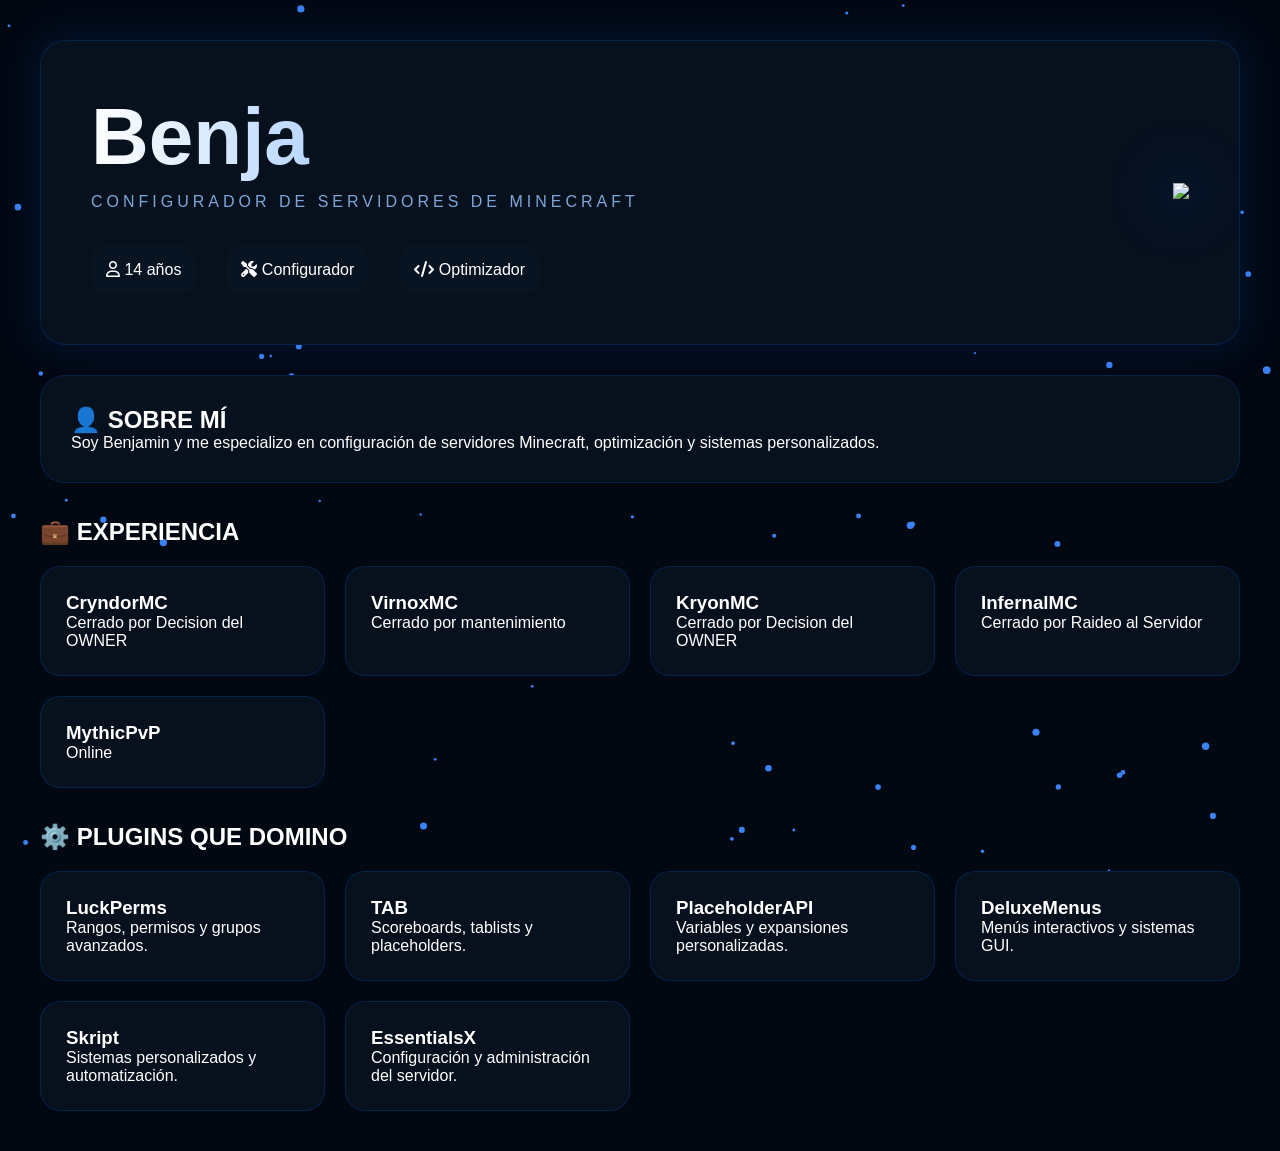
==== index.html @ 42e7a403 "Update index.html" ====
<!DOCTYPE html>
<html lang="es">
<head>
<meta charset="UTF-8">
<meta name="viewport" content="width=device-width,initial-scale=1">
<title>Benja Portfolio</title>

<link rel="stylesheet" href="style.css">

<link rel="stylesheet"
href="https://cdnjs.cloudflare.com/ajax/libs/font-awesome/6.5.2/css/all.min.css">
</head>

<body>

<div class="container">

<div class="hero">

<div class="left">
<h1>Benja</h1>
<p>CONFIGURADOR DE SERVIDORES DE MINECRAFT</p>

<div class="stats">
<div><i class="fa-regular fa-user"></i> 14 años</div>
<div><i class="fa-solid fa-screwdriver-wrench"></i> Configurador</div>
<div><i class="fa-solid fa-code"></i> Optimizador</div>
</div>

</div>

<div class="right">
<img src="https://mc-heads.net/head/HijoDeSloksy/250">
</div>

</div>

<div class="box">

<h2>👤 SOBRE MÍ</h2>

<p>
Soy Benjamin y me especializo en configuración
de servidores Minecraft, optimización y sistemas personalizados.
</p>

</div>

<h2 class="title">💼 EXPERIENCIA</h2>

<div class="cards">

<div class="card">
<h3>CryndorMC</h3>
<p>Cerrado por Decision del OWNER</p>
</div>

<div class="card">
<h3>VirnoxMC</h3>
<p>Cerrado por mantenimiento</p>
</div>

<div class="card">
<h3>KryonMC</h3>
<p>Cerrado por Decision del OWNER</p>
</div>

<div class="card">
<h3>InfernalMC</h3>
<p>Cerrado por Raideo al Servidor</p>
</div>
    
<div class="card">
<h3>MythicPvP</h3>
<p>Online</p>
</div>

</div>

</div>
    <canvas id="particles"></canvas>
<script src="script.js"></script>

</body>
    
</html>
<h2 class="title">⚙️ PLUGINS QUE DOMINO</h2>

<div class="cards">

<div class="card">
    <h3>LuckPerms</h3>
    <p>Rangos, permisos y grupos avanzados.</p>
</div>

<div class="card">
    <h3>TAB</h3>
    <p>Scoreboards, tablists y placeholders.</p>
</div>

<div class="card">
    <h3>PlaceholderAPI</h3>
    <p>Variables y expansiones personalizadas.</p>
</div>

<div class="card">
    <h3>DeluxeMenus</h3>
    <p>Menús interactivos y sistemas GUI.</p>
</div>

<div class="card">
    <h3>Skript</h3>
    <p>Sistemas personalizados y automatización.</p>
</div>

<div class="card">
    <h3>EssentialsX</h3>
    <p>Configuración y administración del servidor.</p>
</div>

</div>
---- style.css ----
*{
margin:0;
padding:0;
box-sizing:border-box;
}

body{
background:#020812;
font-family:Arial;
color:white;
padding:40px;
}

.container{
max-width:1400px;
margin:auto;
}

.hero{
display:flex;
justify-content:space-between;
align-items:center;

background:#07101d;

padding:50px;

border-radius:25px;

border:1px solid rgba(0,100,255,.2);

box-shadow:
0 0 50px rgba(0,110,255,.15);
}

h1{

font-size:80px;

background:linear-gradient(
90deg,
white,
#4f9cff
);

-webkit-background-clip:text;
-webkit-text-fill-color:transparent;

}

.hero p{
color:#7fa6d8;
letter-spacing:4px;
margin-top:10px;
}

.stats{

display:flex;
gap:30px;
margin-top:35px;

}

.stats div{

padding:15px;

background:#091423;

border-radius:15px;

}

.right img{

width:250px;

filter:drop-shadow(
0 0 30px #0066ff
);

}

.box{

margin-top:30px;

padding:30px;

background:#07101d;

border-radius:25px;

border:1px solid rgba(0,100,255,.2);

}

.title{
margin-top:35px;
margin-bottom:20px;
}

.cards{

display:grid;

grid-template-columns:
repeat(4,1fr);

gap:20px;

}

.card{

background:#07101d;

padding:25px;

border-radius:20px;

transition:.4s;

border:1px solid rgba(0,100,255,.2);

}

.card:hover{

transform:translateY(-8px);

box-shadow:
0 0 30px rgba(0,110,255,.4);

}
box-shadow:
0 0 50px rgba(0,110,255,.15);
}
*{
margin:0;
padding:0;
box-sizing:border-box;
}

body{
background:#020812;
font-family:Arial;
color:white;
padding:40px;
}

.container{
max-width:1400px;
margin:auto;
}

.hero{
display:flex;
justify-content:space-between;
align-items:center;

background:#07101d;

padding:50px;

border-radius:25px;

border:1px solid rgba(0,100,255,.2);

box-shadow:
0 0 50px rgba(0,110,255,.15);
}

h1{

font-size:80px;

background:linear-gradient(
90deg,
white,
#4f9cff
);

-webkit-background-clip:text;
-webkit-text-fill-color:transparent;

}

.hero p{
color:#7fa6d8;
letter-spacing:4px;
margin-top:10px;
}

.stats{

display:flex;
gap:30px;
margin-top:35px;

}

.stats div{

padding:15px;

background:#091423;

border-radius:15px;

}

.right img{

width:250px;

filter:drop-shadow(
0 0 30px #0066ff
);

}

.box{

margin-top:30px;

padding:30px;

background:#07101d;

border-radius:25px;

border:1px solid rgba(0,100,255,.2);

}

.title{
margin-top:35px;
margin-bottom:20px;
}

.cards{

display:grid;

grid-template-columns:
repeat(4,1fr);

gap:20px;

}

.card{

background:#07101d;

padding:25px;

border-radius:20px;

transition:.4s;

border:1px solid rgba(0,100,255,.2);

}

.card:hover{

transform:translateY(-8px);

box-shadow:
0 0 30px rgba(0,110,255,.4);

}
#particles{
    position: fixed;
    top: 0;
    left: 0;
    width: 100%;
    height: 100%;
    z-index: -1;
}

.banner img{
    width: 100%;
    height: 250px;
    object-fit: cover;
    border-radius: 20px;
    margin-bottom: 30px;
}
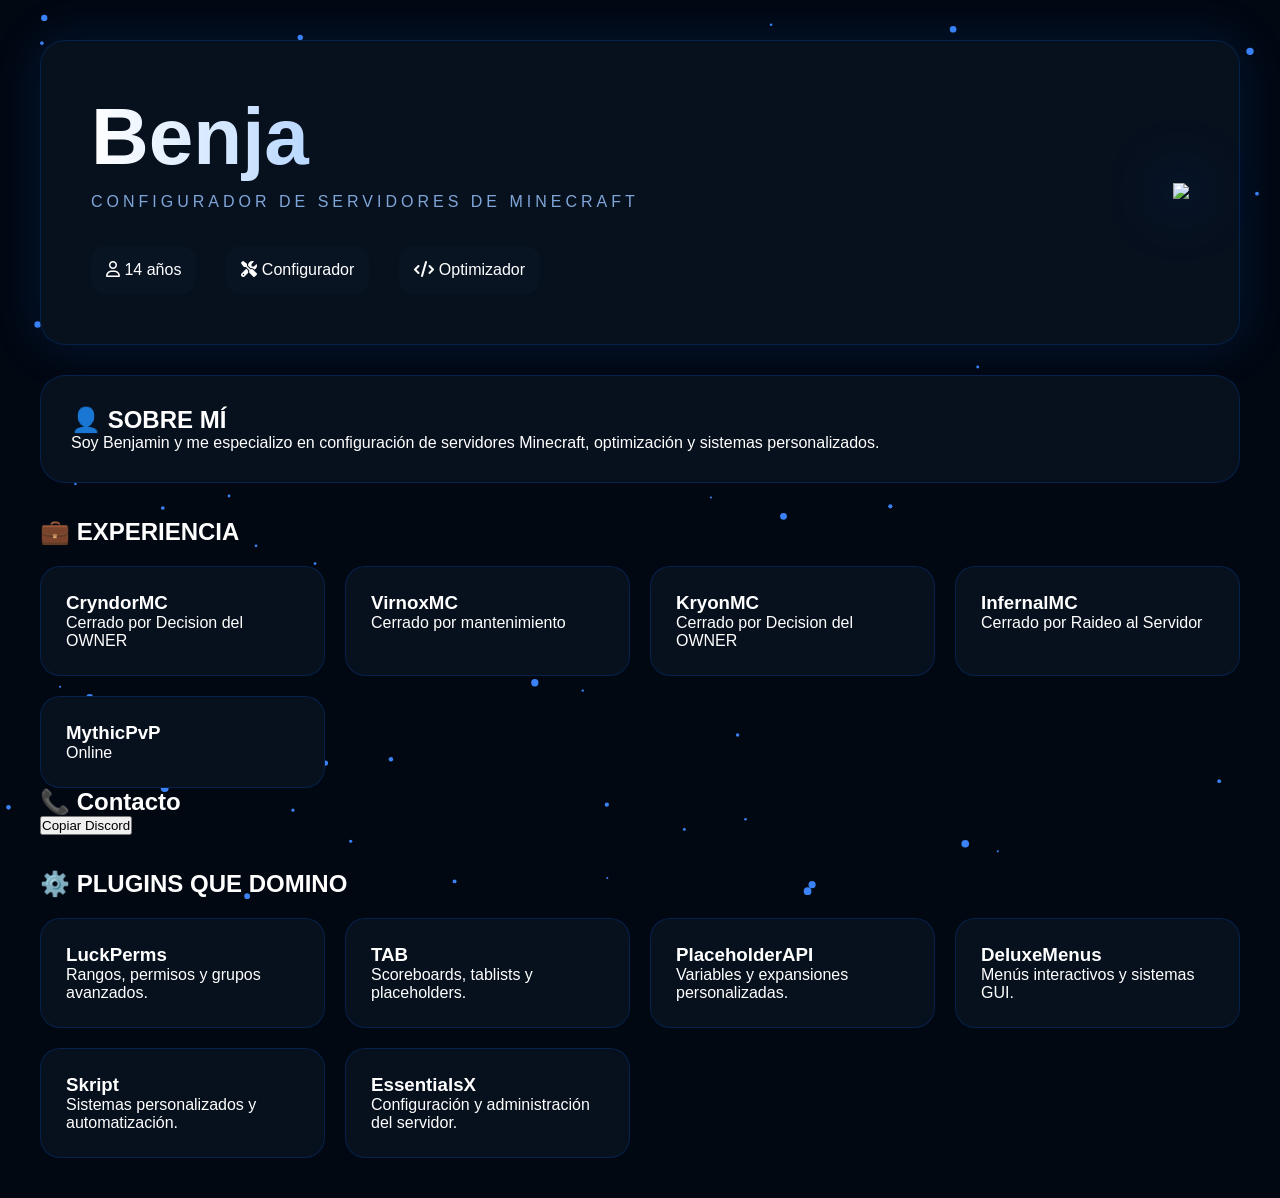
==== commit a54664de: "Update index.html" ====
--- a/index.html
+++ b/index.html
@@ -78,6 +78,13 @@
 </div>
 
 </div>
+<div class="contacto">
+    <h2>📞 Contacto</h2>
+    <button onclick="CopiarDiscord()">
+        Copiar Discord
+    </button>
+    <p id="mensaje"></p>
+</div>
     <canvas id="particles"></canvas>
 <script src="script.js"></script>
 
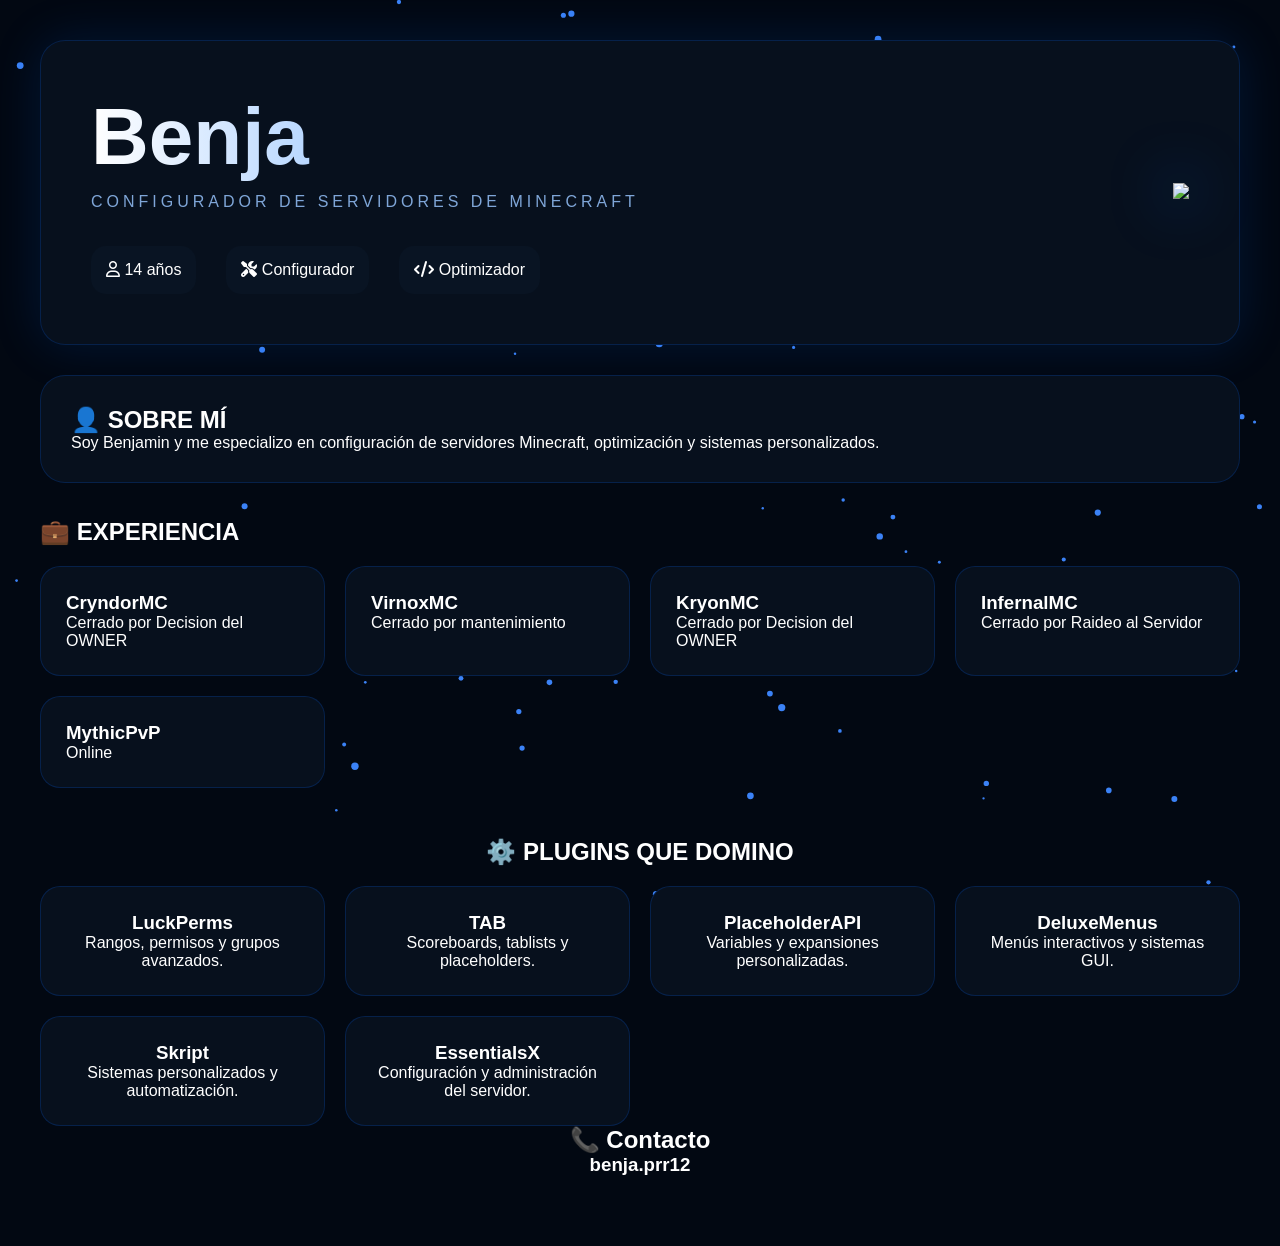
==== commit c04ccf18: "Update index.html" ====
--- a/index.html
+++ b/index.html
@@ -79,12 +79,6 @@
 
 </div>
 <div class="contacto">
-    <h2>📞 Contacto</h2>
-    <button onclick="CopiarDiscord()">
-        Copiar Discord
-    </button>
-    <p id="mensaje"></p>
-</div>
     <canvas id="particles"></canvas>
 <script src="script.js"></script>
 
@@ -126,3 +120,5 @@
 </div>
 
 </div>
+    <h2>📞 Contacto</h2>
+    <h3>benja.prr12</h3>
--- a/style.css
+++ b/style.css
@@ -289,3 +289,29 @@
     border-radius: 20px;
     margin-bottom: 30px;
 }
+
+.contacto{
+    text-align:center;
+    margin-top:50px;
+    margin-bottom:30px;
+}
+
+.contacto button{
+    background:#3b82f6;
+    color:white;
+    border:none;
+    padding:15px 30px;
+    border-radius:12px;
+    cursor:pointer;
+    font-size:16px;
+    transition:.3s;
+}
+
+.contacto button:hover{
+    transform:scale(1.05);
+}
+
+#mensaje{
+    margin-top:15px;
+    color:#4ade80;
+}
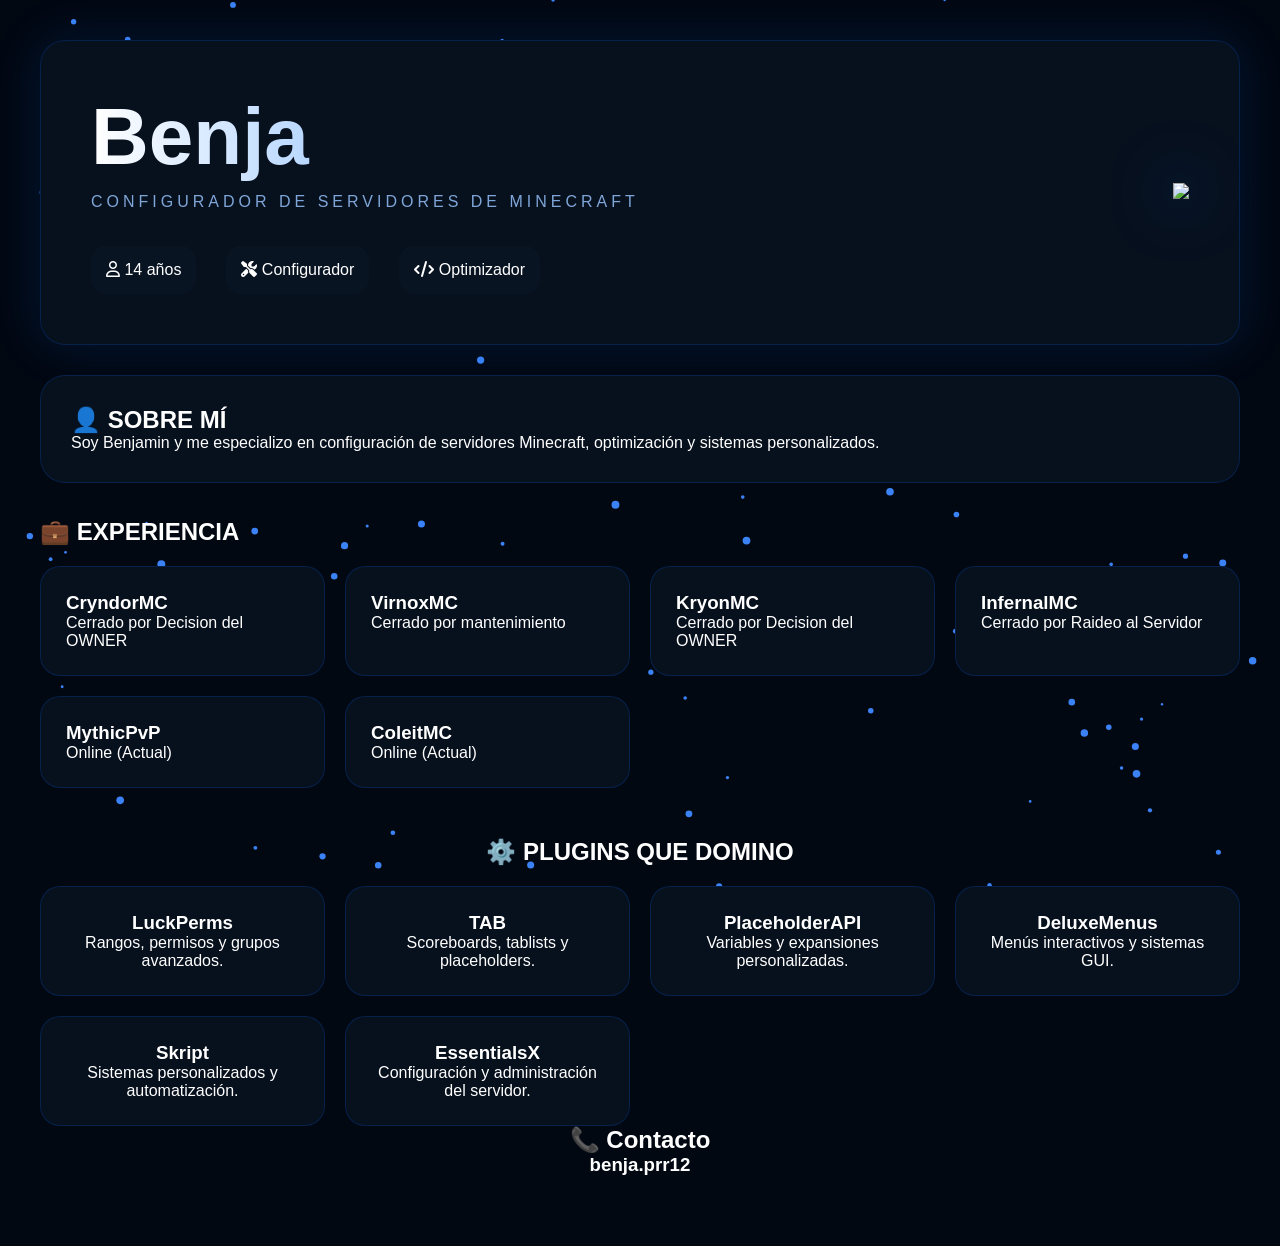
==== commit 14f79697: "Update index.html" ====
--- a/index.html
+++ b/index.html
@@ -72,9 +72,14 @@
     
 <div class="card">
 <h3>MythicPvP</h3>
-<p>Online</p>
+<p>Online (Actual) </p>
 </div>
-
+    
+<div class="card">
+<h3>ColeitMC</h3>
+<p>Online (Actual) </p>
+</div>
+    
 </div>
 
 </div>
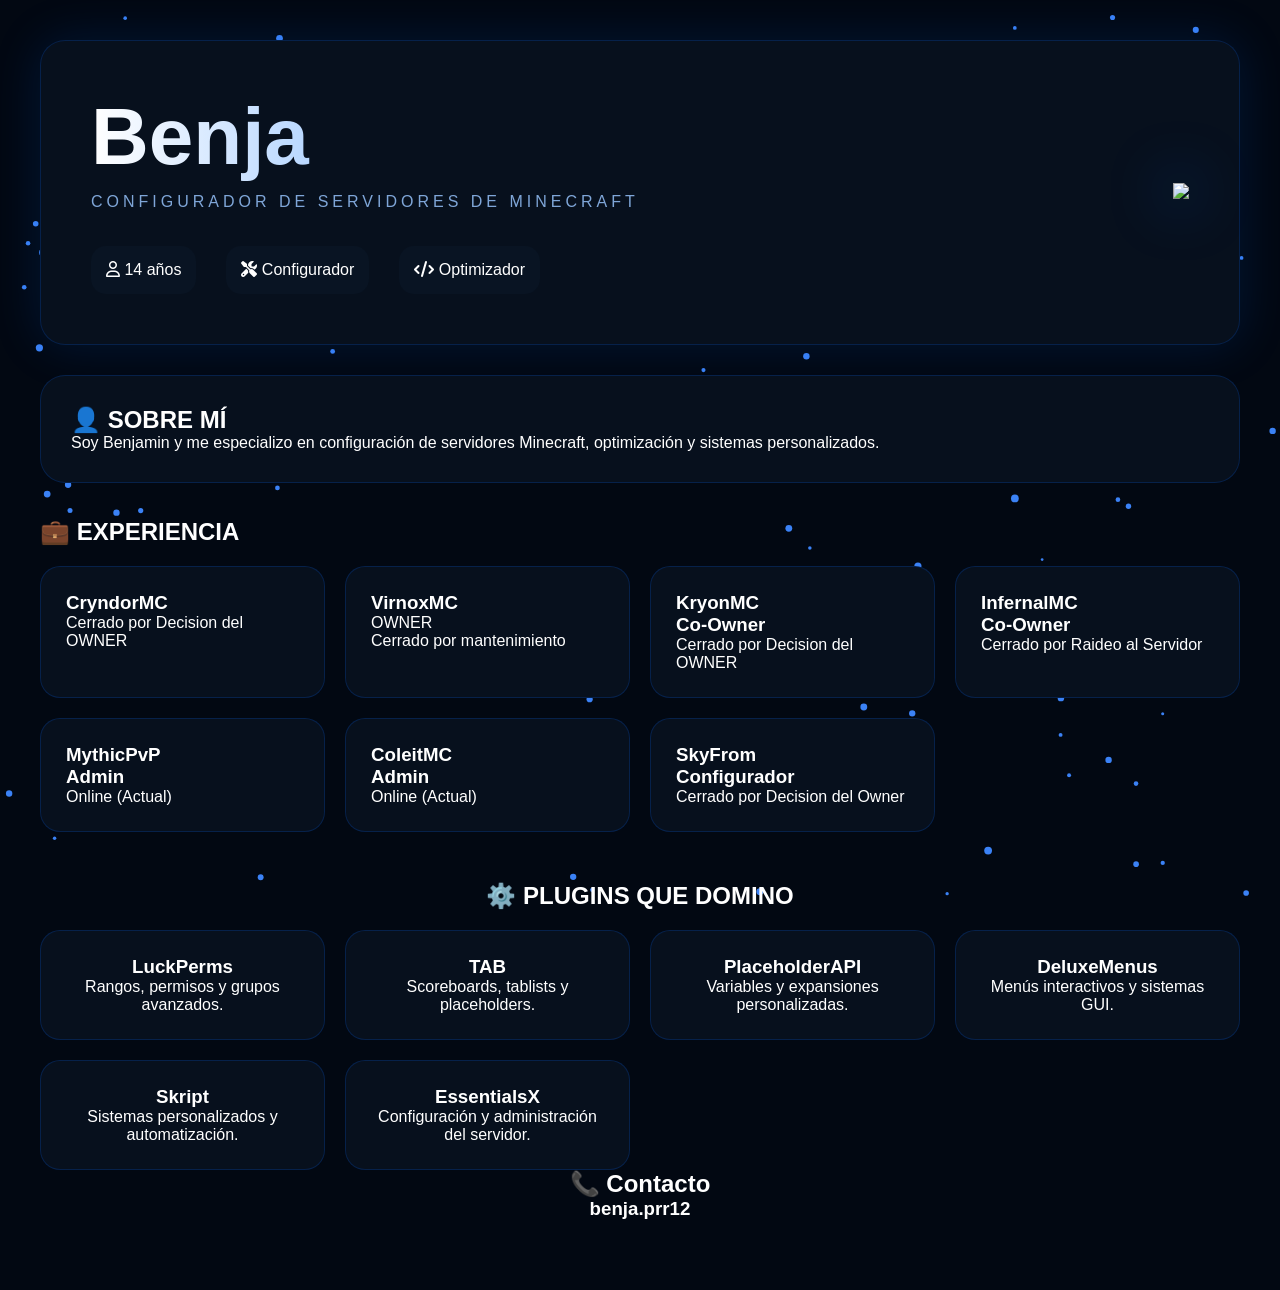
==== commit ec8ee849: "Update index.html" ====
--- a/index.html
+++ b/index.html
@@ -57,27 +57,38 @@
 
 <div class="card">
 <h3>VirnoxMC</h3>
+<p>OWNER</p>
 <p>Cerrado por mantenimiento</p>
 </div>
 
 <div class="card">
 <h3>KryonMC</h3>
+<h3>Co-Owner</h3>
 <p>Cerrado por Decision del OWNER</p>
 </div>
 
 <div class="card">
 <h3>InfernalMC</h3>
+<h3>Co-Owner</h3>
 <p>Cerrado por Raideo al Servidor</p>
 </div>
     
 <div class="card">
 <h3>MythicPvP</h3>
+<h3>Admin</h3>
 <p>Online (Actual) </p>
 </div>
     
 <div class="card">
 <h3>ColeitMC</h3>
+<h3>Admin</h3>
 <p>Online (Actual) </p>
+</div>
+
+<div class="card">
+<h3>SkyFrom</h3>
+<h3>Configurador</h3>
+<p>Cerrado por Decision del Owner </p>
 </div>
     
 </div>
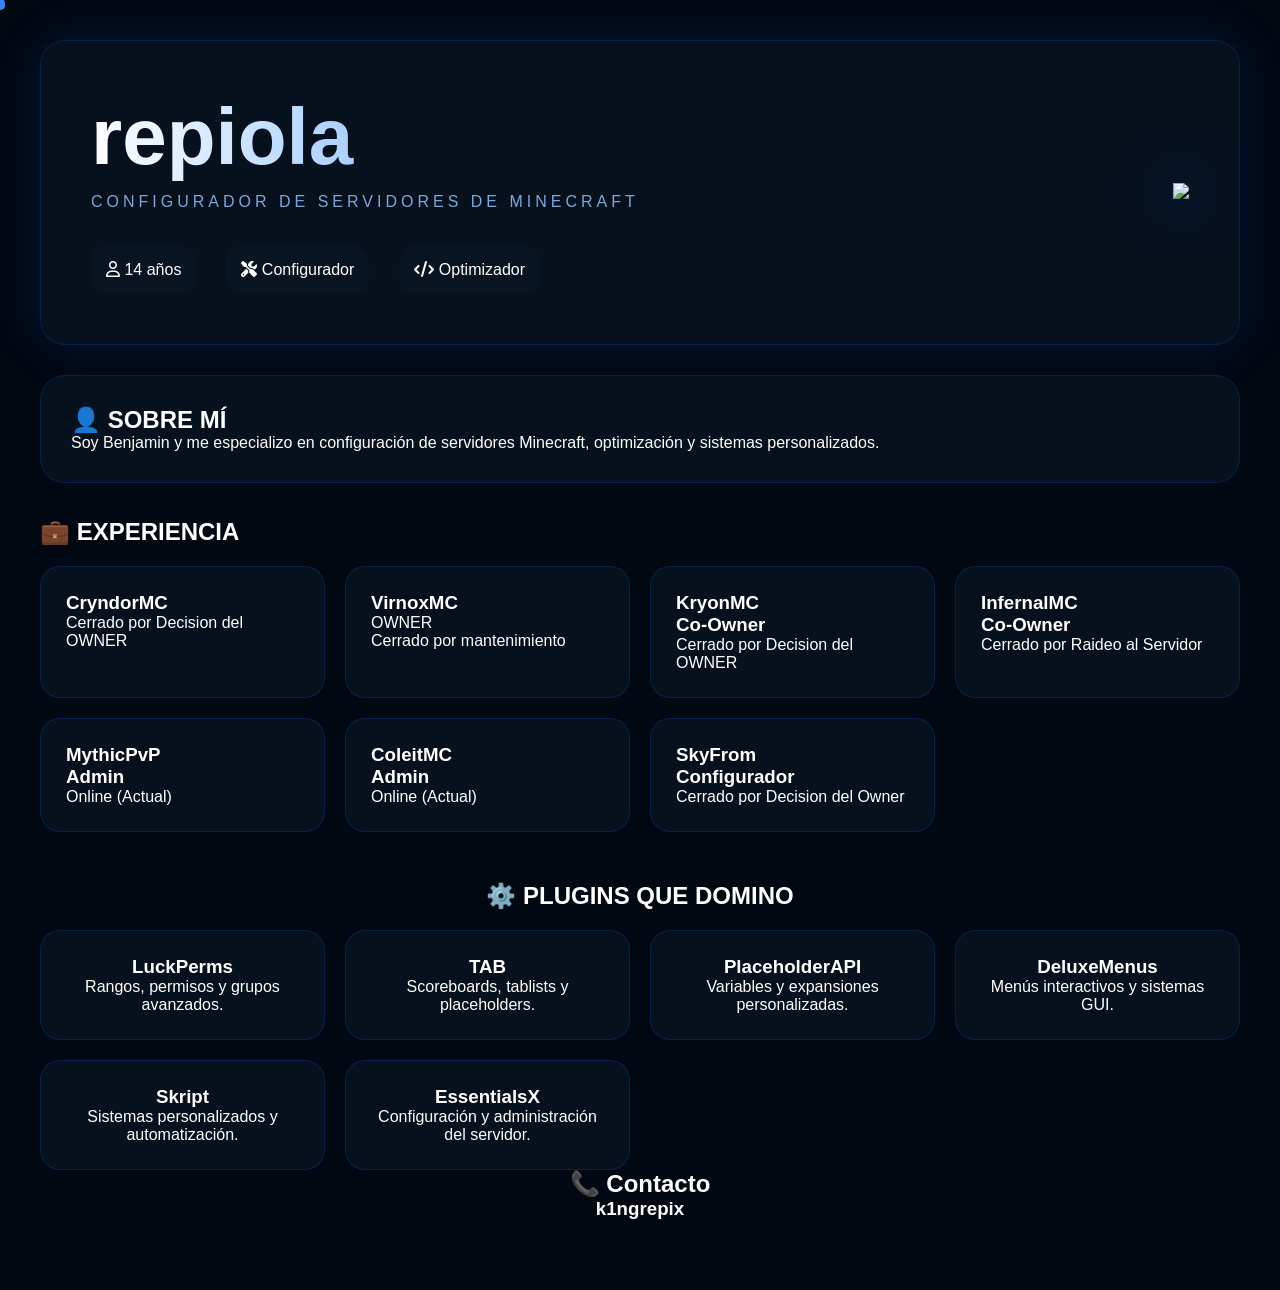
==== commit 0ea15d47: "Update index.html" ====
--- a/index.html
+++ b/index.html
@@ -3,7 +3,7 @@
 <head>
 <meta charset="UTF-8">
 <meta name="viewport" content="width=device-width,initial-scale=1">
-<title>Benja Portfolio</title>
+<title>repiola portafolio</title>
 
 <link rel="stylesheet" href="style.css">
 
@@ -18,7 +18,7 @@
 <div class="hero">
 
 <div class="left">
-<h1>Benja</h1>
+<h1>repiola</h1>
 <p>CONFIGURADOR DE SERVIDORES DE MINECRAFT</p>
 
 <div class="stats">
@@ -137,4 +137,4 @@
 
 </div>
     <h2>📞 Contacto</h2>
-    <h3>benja.prr12</h3>
+    <h3>k1ngrepix</h3>
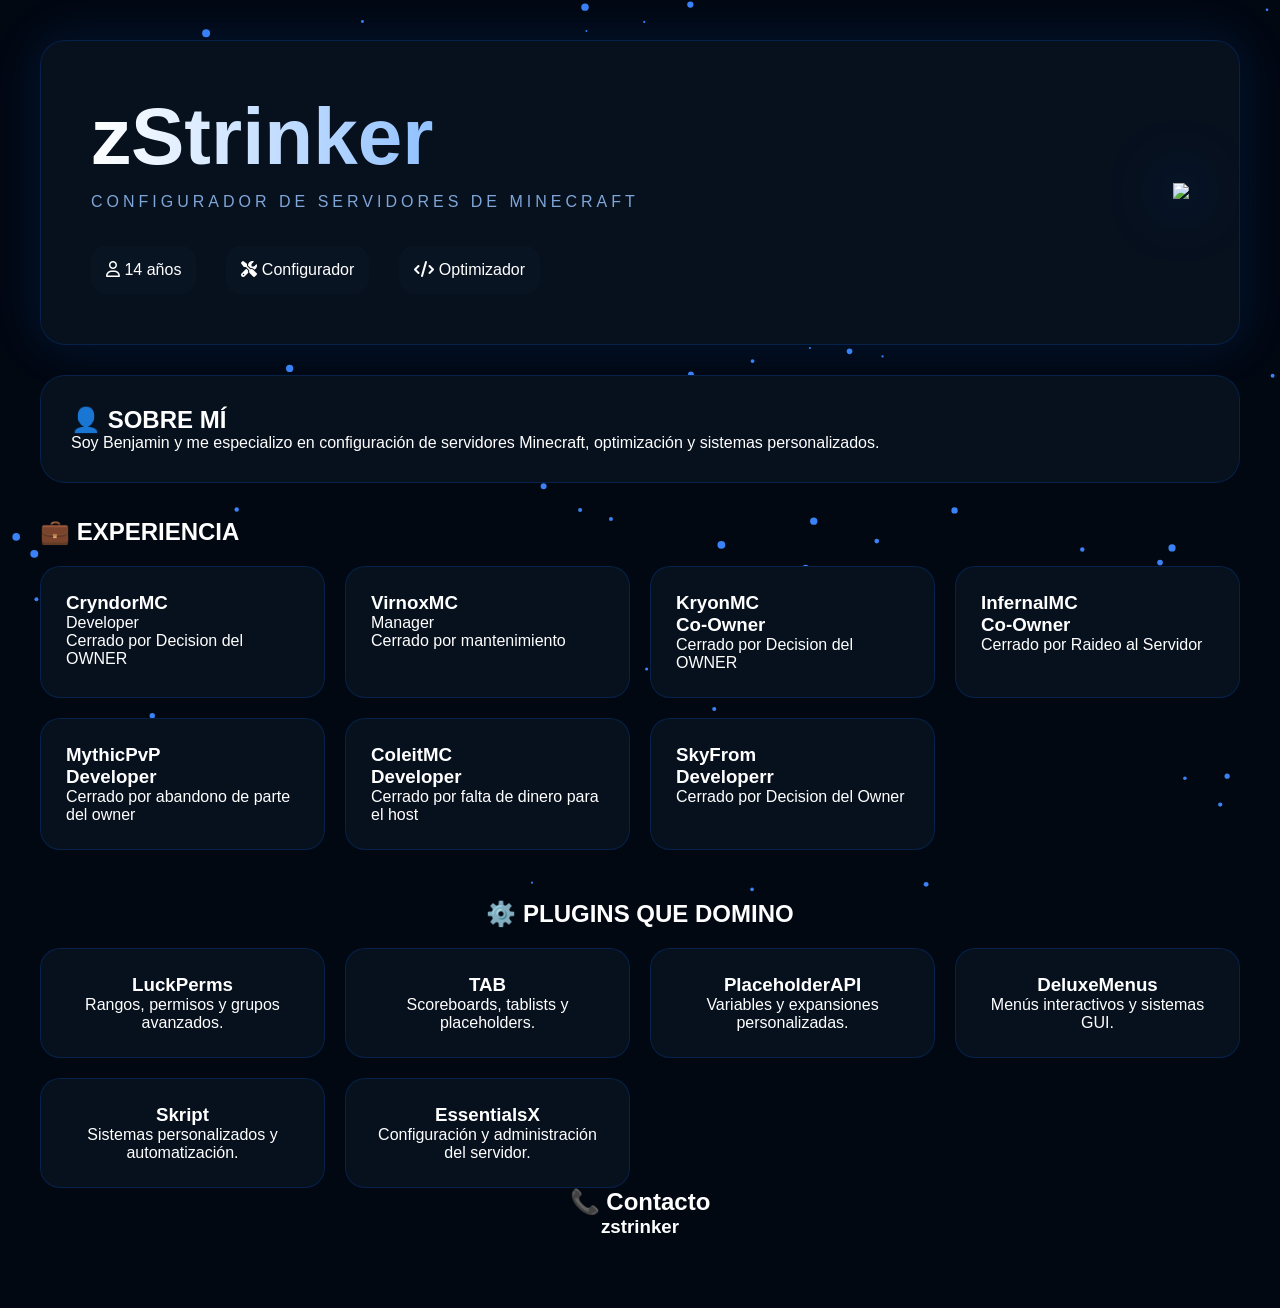
==== commit d8b8e8e4: "Update index.html" ====
--- a/index.html
+++ b/index.html
@@ -3,7 +3,7 @@
 <head>
 <meta charset="UTF-8">
 <meta name="viewport" content="width=device-width,initial-scale=1">
-<title>repiola portafolio</title>
+<title>zStrinker portafolio</title>
 
 <link rel="stylesheet" href="style.css">
 
@@ -18,7 +18,7 @@
 <div class="hero">
 
 <div class="left">
-<h1>repiola</h1>
+<h1>zStrinker</h1>
 <p>CONFIGURADOR DE SERVIDORES DE MINECRAFT</p>
 
 <div class="stats">
@@ -52,12 +52,13 @@
 
 <div class="card">
 <h3>CryndorMC</h3>
+<p>Developer</p>
 <p>Cerrado por Decision del OWNER</p>
 </div>
 
 <div class="card">
 <h3>VirnoxMC</h3>
-<p>OWNER</p>
+<p>Manager</p>
 <p>Cerrado por mantenimiento</p>
 </div>
 
@@ -75,19 +76,19 @@
     
 <div class="card">
 <h3>MythicPvP</h3>
-<h3>Admin</h3>
-<p>Online (Actual) </p>
+<h3>Developer</h3>
+<p> Cerrado por abandono de parte del owner</p>
 </div>
     
 <div class="card">
 <h3>ColeitMC</h3>
-<h3>Admin</h3>
-<p>Online (Actual) </p>
+<h3>Developer</h3>
+<p>Cerrado por falta de dinero para el host </p>
 </div>
 
 <div class="card">
 <h3>SkyFrom</h3>
-<h3>Configurador</h3>
+<h3>Developerr</h3>
 <p>Cerrado por Decision del Owner </p>
 </div>
     
@@ -137,4 +138,4 @@
 
 </div>
     <h2>📞 Contacto</h2>
-    <h3>k1ngrepix</h3>
+    <h3>zstrinker</h3>
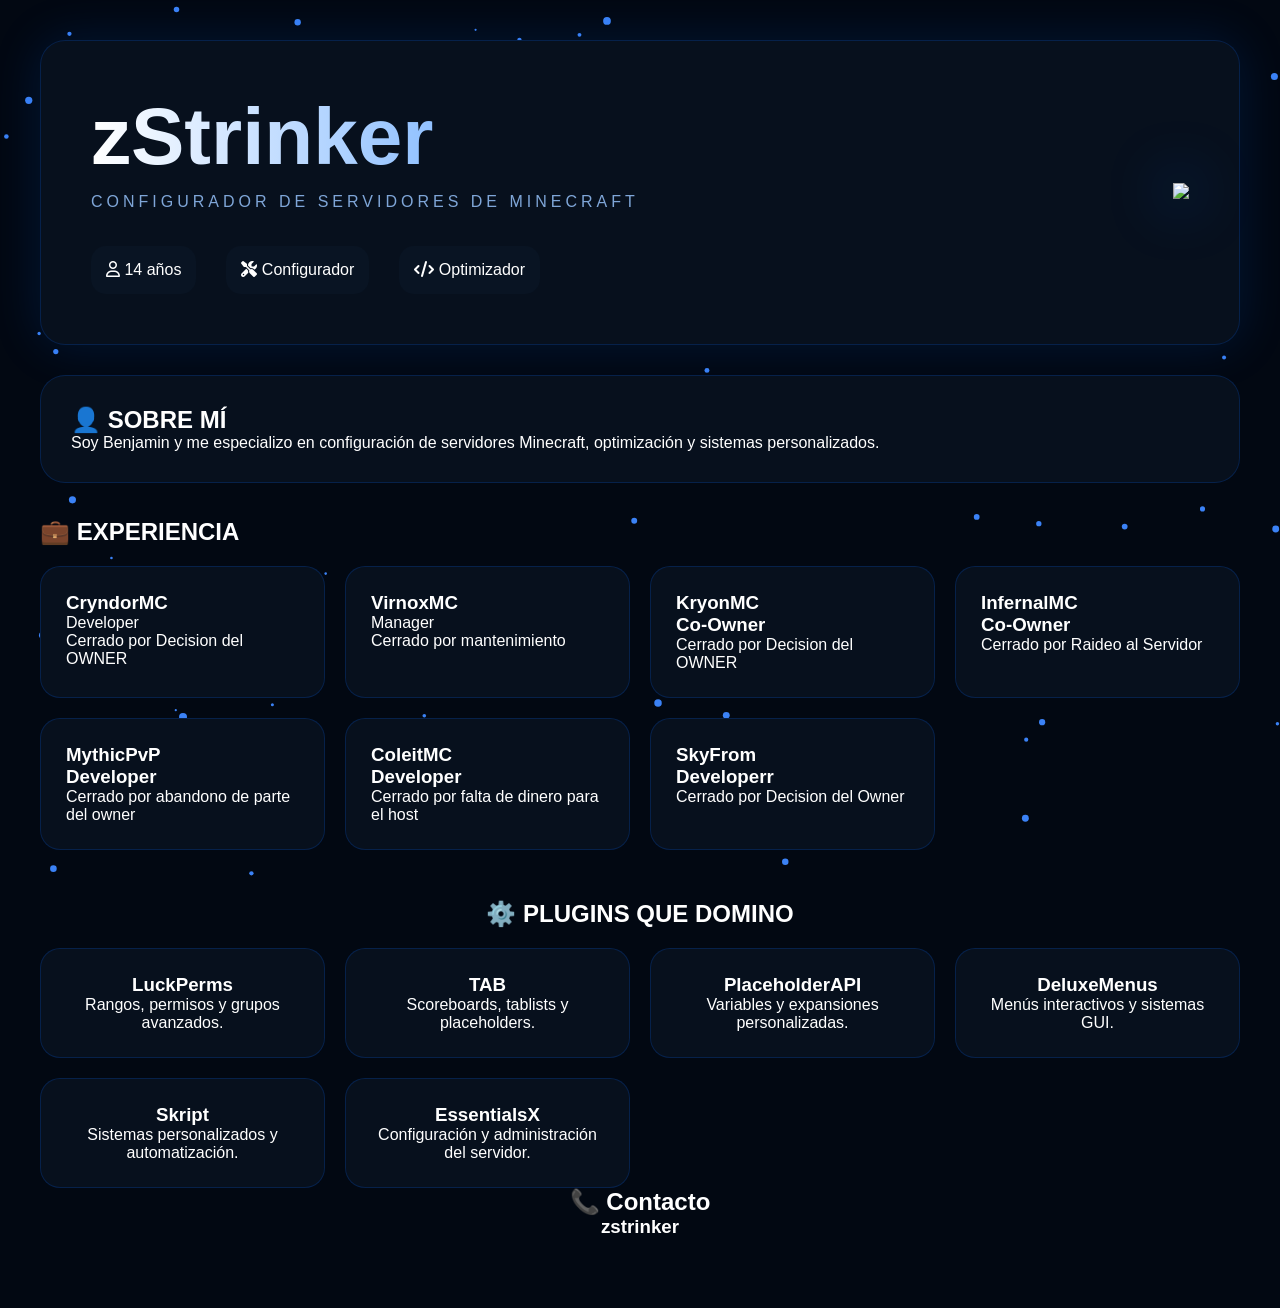
==== commit 460176b2: "Update index.html" ====
--- a/index.html
+++ b/index.html
@@ -30,7 +30,7 @@
 </div>
 
 <div class="right">
-<img src="https://mc-heads.net/head/HijoDeSloksy/250">
+<img src="https://mc-heads.net/head/FlowMiniChit/250">
 </div>
 
 </div>
